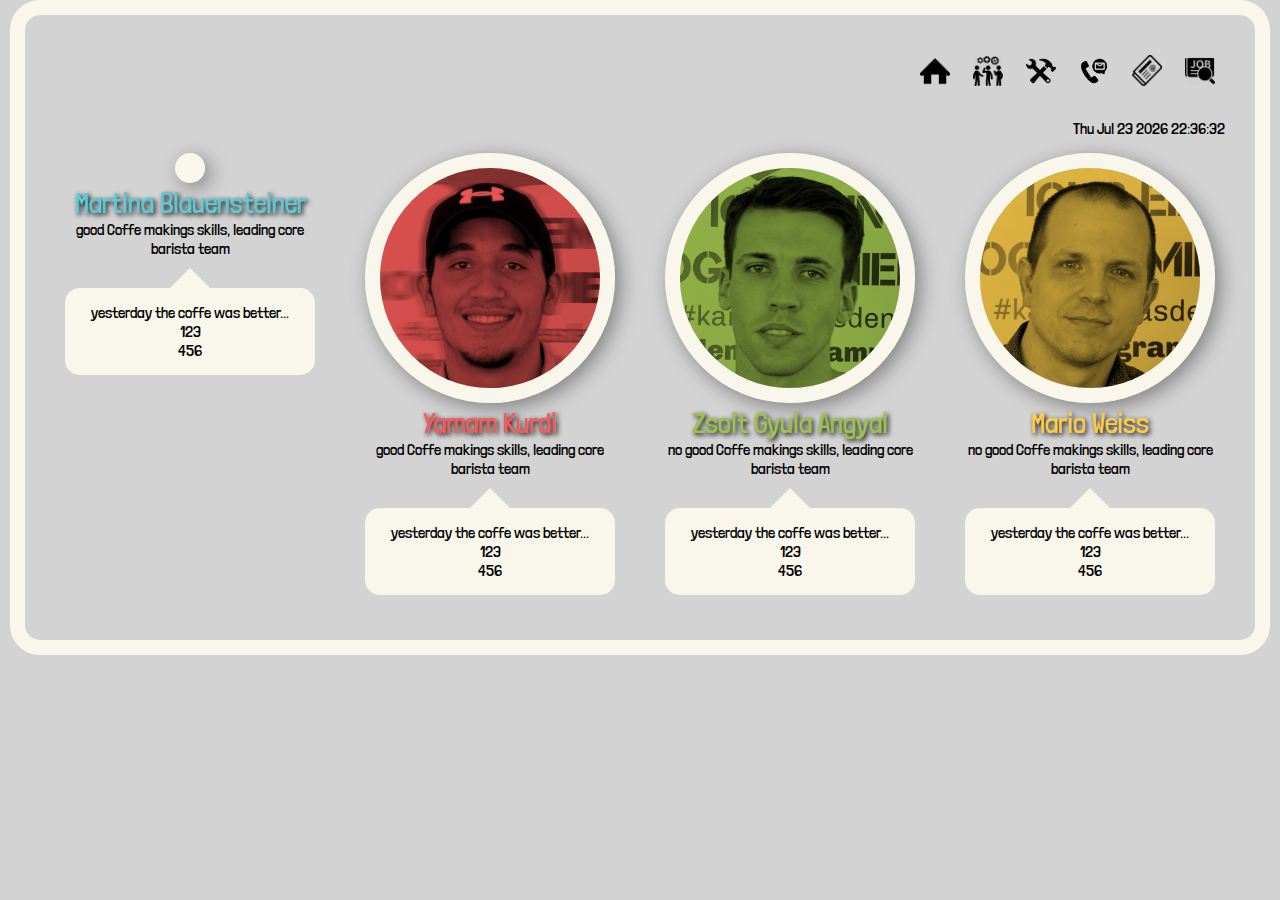
==== index.html @ 7e65d126 "start design landing page" ====
<!DOCTYPE html>
<html>
<head>
	<title>out team</title>
	<link rel="stylesheet" type="text/css" href="css/styles.css">
	<script src="js/main.js" charset="utf-8" async defer></script>
</head>
<body>
	<header>
		<div>
			<img id="logo" src="https://via.placeholder.com/350x150" alt="">
		</div>
		<div>
			<div>
				<img src="img/home.png" alt="home">
				<img src="img/team.png" alt="">
				<img src="img/services.png" alt="">
				<img src="img/contact.png" alt="">
				<img src="img/news.png" alt="">
				<img src="img/jobs.png" alt="">
			</div>
			<br>
			<p id="time"></p>
		</div>	
	</header>
	<main>
		<div class="team_m">
			<div class="team">
				<img src="img/Martina1.png" id="Martina" alt="">
				<div class="overlay">
					<img src="img/Martina.png">
				</div>
				<h1 class="blue">
					Martina Blauensteiner
				</h1>
				<p>
					good Coffe makings skills, leading core barista team
				</p>	
				<div class="team_info">
					yesterday the coffe was better...
					<p>123</p>
					<p>456</p>
				</div>
			</div>
		</div>
		<div class="team_m">
			<div class="team">
				<img class="team_m" src="img/yamam1.png" id="Martina" alt="">
				<div class="overlay">
					<img src="img/yamam.png">
				</div>
				<h1 class="red">
					Yamam Kurdi
				</h1>
				<p>
					good Coffe makings skills, leading core barista team
				</p>	
				<div class="team_info">
					yesterday the coffe was better...
					<p>123</p>
					<p>456</p>
				</div>
			</div>
		</div>
		<div class="team_m">
			<div class="team">
				<img class="team_m" src="img/zsolt1.png" id="Martina" alt="">
				<div class="overlay">
					<img src="img/zsolt.png">
				</div>
				<h1 class="green">
					Zsolt Gyula Angyal
				</h1>
				<p>
					no good Coffe makings skills, leading core barista team
				</p>	
				<div class="team_info">
					yesterday the coffe was better...
					<p>123</p>
					<p>456</p>
				</div>
			</div>
		</div>
			<div class="team_m">
				<div class="team">
					<img class="team_m" src="img/mario1.png" id="Martina" alt="">
					<div class="overlay">
						<img src="img/mario.png">
					</div>
					<h1 class="yellow">
						Mario Weiss
					</h1>
					<p>
						no good Coffe makings skills, leading core barista team
					</p>	
					<div class="team_info">
						yesterday the coffe was better...
						<p>123</p>
						<p>456</p>
					</div>
			</div>
		
		

		
	</main>
	
</body>
</html>
---- css/styles.css ----
@import url("https://fonts.googleapis.com/css?family=Londrina+Solid:100,300,400");
* {
  margin: 0;
  padding: 0; }

body {
  background-color: lightgrey;
  transition: 0.5s;
  max-width: 1200px;
  margin: auto;
  font-family: "Londrina Solid";
  font-weight: 300;
  border: 15px solid #F9F7EB;
  border-radius: 30px;
  padding: 15px; }

header {
  padding: 15px;
  display: flex;
  justify-content: space-between;
  align-items: flex-end;
  text-align: right; }
  header img:not(#logo) {
    width: 30px;
    padding: 10px; }

main {
  display: flex;
  flex-wrap: wrap;
  justify-content: space-around;
  text-align: center; }
  main img {
    width: 220px;
    border-radius: 400px;
    border: 15px solid #F9F7EB;
    box-shadow: 5px 5px 20px gray; }
  main .team {
    position: relative;
    display: block;
    width: 250px; }
  main .overlay > img:hover {
    opacity: 1;
    transition: 0.5s;
    box-shadow: 10px 10px 20px gray; }
  main .overlay > img {
    position: absolute;
    transition: 5s;
    top: 0;
    left: 0;
    opacity: 0; }

h1 {
  font-weight: 300;
  font-size: 28px; }

.blue {
  color: #5DC9D5;
  text-shadow: 2px 2px 5px black; }

.red {
  color: #F65B59;
  text-shadow: 2px 2px 5px black; }

.green {
  color: #9EC14D;
  text-shadow: 2px 2px 5px black; }

.yellow {
  color: #FBCC4A;
  text-shadow: 2px 2px 5px black; }

.team_info {
  width: 220px;
  position: relative;
  background: #F9F7EB;
  border-radius: 15px;
  margin: auto;
  margin-top: 30px;
  margin-bottom: 30px;
  padding: 15px; }

.team_info:after {
  bottom: 100%;
  left: 50%;
  border: solid transparent;
  content: "";
  height: 0;
  width: 0;
  position: absolute;
  pointer-events: none;
  border-bottom-color: #F9F7EB;
  border-width: 20px;
  margin-left: -20px; }

/*# sourceMappingURL=styles.css.map */
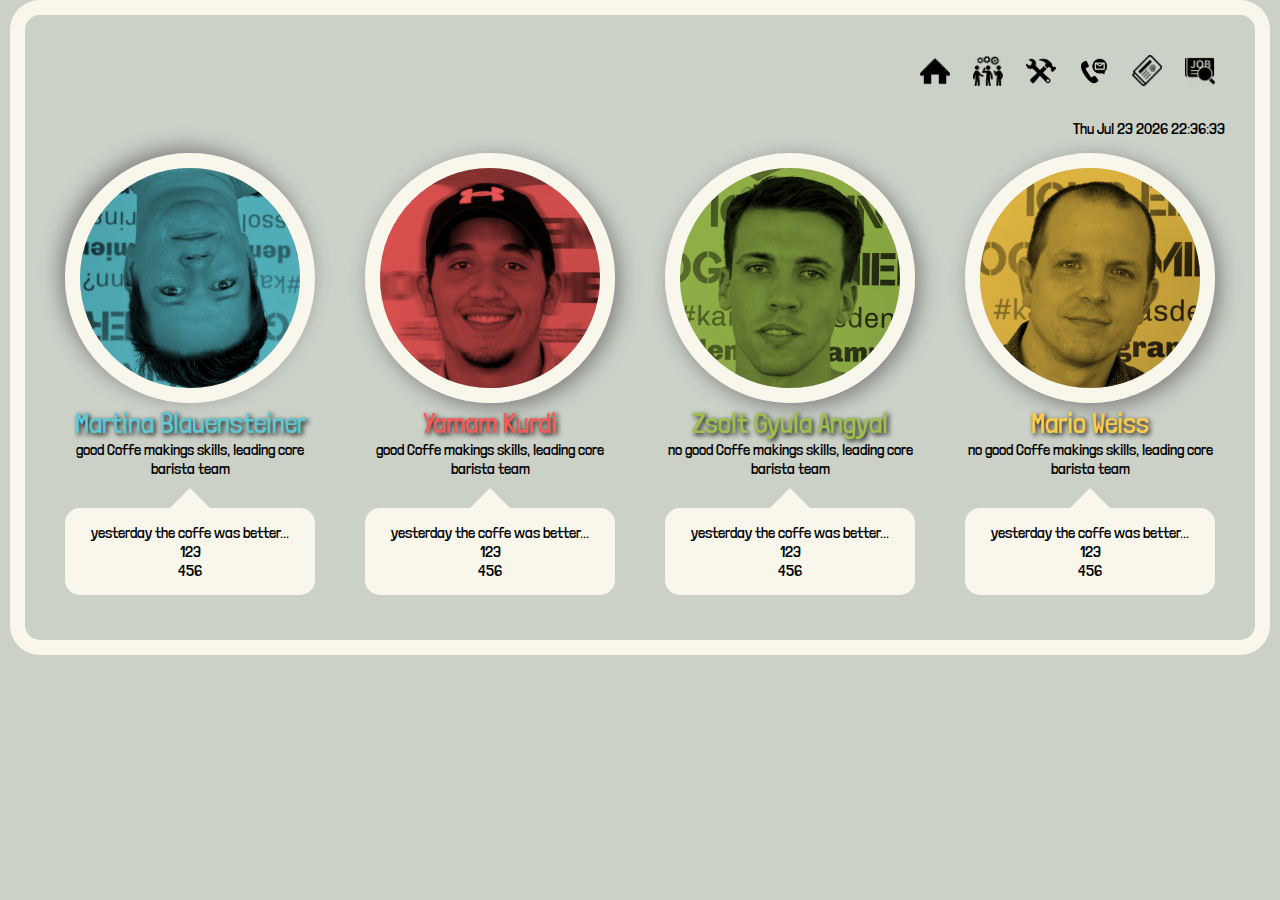
==== commit 50582b83: "add rotation effect" ====
--- a/index.html
+++ b/index.html
@@ -26,9 +26,9 @@
 	<main>
 		<div class="team_m">
 			<div class="team">
-				<img src="img/Martina1.png" id="Martina" alt="">
+				<img src="img/martina1.png" id="martina1" alt="">
 				<div class="overlay">
-					<img src="img/Martina.png">
+					<img id="martina" src="img/martina.png">
 				</div>
 				<h1 class="blue">
 					Martina Blauensteiner
--- a/css/styles.css
+++ b/css/styles.css
@@ -4,7 +4,7 @@
   padding: 0; }
 
 body {
-  background-color: lightgrey;
+  background-color: #CBD1C7;
   transition: 0.5s;
   max-width: 1200px;
   margin: auto;
@@ -18,7 +18,7 @@
   padding: 15px;
   display: flex;
   justify-content: space-between;
-  align-items: flex-end;
+  align-items: center;
   text-align: right; }
   header img:not(#logo) {
     width: 30px;
@@ -31,9 +31,9 @@
   text-align: center; }
   main img {
     width: 220px;
-    border-radius: 400px;
+    border-radius: 220px;
     border: 15px solid #F9F7EB;
-    box-shadow: 5px 5px 20px gray; }
+    box-shadow: 5px 5px 20px grey; }
   main .team {
     position: relative;
     display: block;
@@ -41,7 +41,7 @@
   main .overlay > img:hover {
     opacity: 1;
     transition: 0.5s;
-    box-shadow: 10px 10px 20px gray; }
+    box-shadow: 10px 10px 20px grey; }
   main .overlay > img {
     position: absolute;
     transition: 5s;
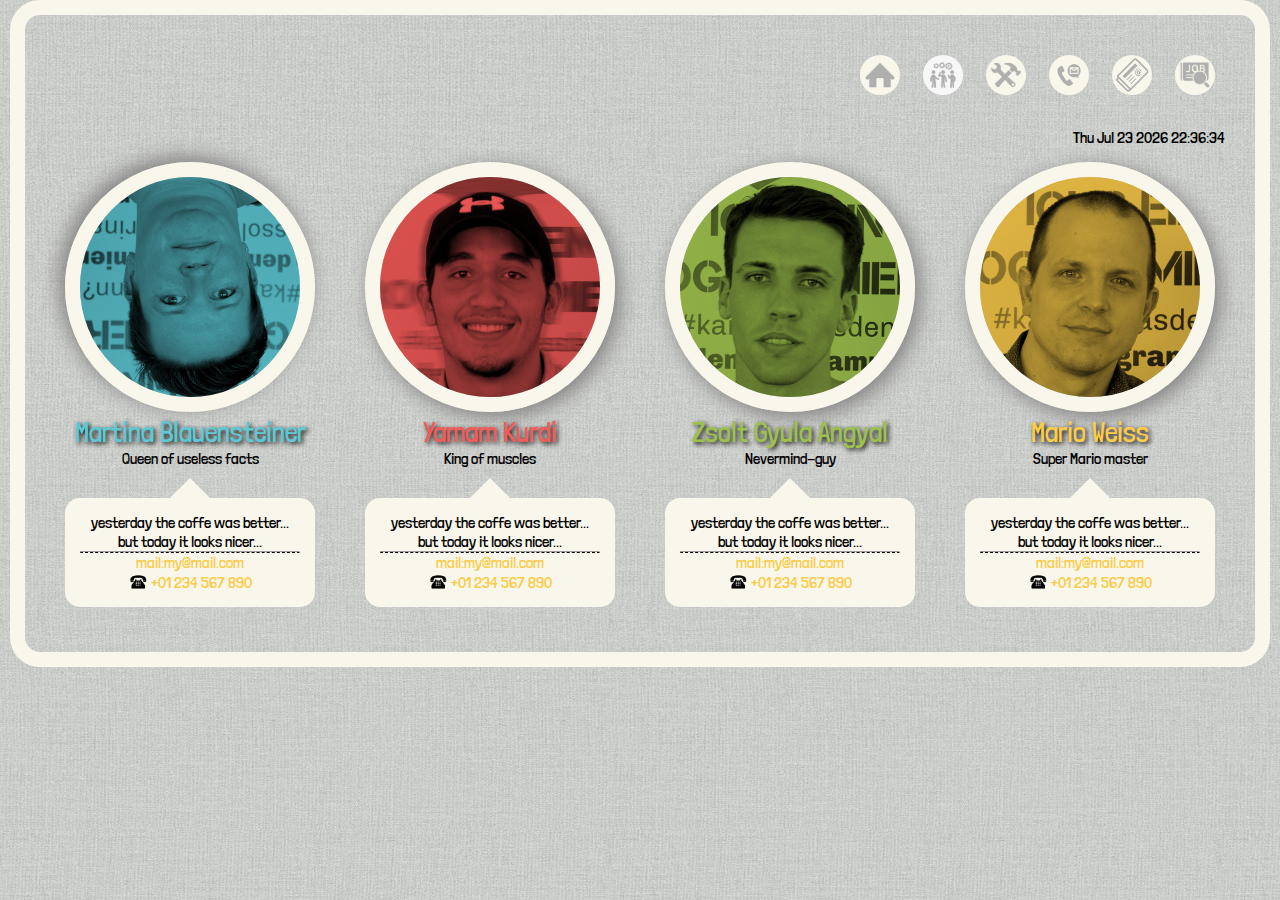
==== commit 6c9459eb: "work on main content on mail page" ====
--- a/index.html
+++ b/index.html
@@ -12,93 +12,118 @@
 		</div>
 		<div>
 			<div>
-				<img src="img/home.png" alt="home">
-				<img src="img/team.png" alt="">
-				<img src="img/services.png" alt="">
-				<img src="img/contact.png" alt="">
-				<img src="img/news.png" alt="">
-				<img src="img/jobs.png" alt="">
+				<img src="img/home1.png" alt="home">
+				<img src="img/team1.png" alt="">
+				<img src="img/services1.png" alt="">
+				<img src="img/contact1.png" alt="">
+				<img src="img/news1.png" alt="">
+				<img src="img/jobs1.png" alt="">
 			</div>
 			<br>
 			<p id="time"></p>
 		</div>	
 	</header>
 	<main>
-		<div class="team_m">
-			<div class="team">
-				<img src="img/martina1.png" id="martina1" alt="">
-				<div class="overlay">
-					<img id="martina" src="img/martina.png">
-				</div>
-				<h1 class="blue">
-					Martina Blauensteiner
-				</h1>
-				<p>
-					good Coffe makings skills, leading core barista team
-				</p>	
-				<div class="team_info">
-					yesterday the coffe was better...
-					<p>123</p>
-					<p>456</p>
+		<div class="team">
+			<img src="img/martina1.png" id="martina1" alt="">
+			<div class="overlay">
+				<img id="martina" src="img/martina.png">
+			</div>
+			<h1 class="blue">
+				Martina Blauensteiner
+			</h1>
+			<p>
+				Queen of useless facts
+			</p>	
+			<div class="team_info">
+				yesterday the coffe was better...<br>
+				but today it looks nicer...
+				<hr>
+				<div class="yellow_1">
+					<div>
+						mail: <a href="mailto:my@mail.com">my@mail.com</a>
+					</div>
+					<div>
+						<img src="img/telephone.png" alt="">&nbsp;+01 234 567 890
+					</div>
 				</div>
 			</div>
 		</div>
-		<div class="team_m">
-			<div class="team">
-				<img class="team_m" src="img/yamam1.png" id="Martina" alt="">
-				<div class="overlay">
-					<img src="img/yamam.png">
-				</div>
-				<h1 class="red">
-					Yamam Kurdi
-				</h1>
-				<p>
-					good Coffe makings skills, leading core barista team
-				</p>	
-				<div class="team_info">
-					yesterday the coffe was better...
-					<p>123</p>
-					<p>456</p>
+		<div class="team">
+			<img class="team_m" src="img/yamam1.png" id="Martina" alt="">
+			<div class="overlay">
+				<img src="img/yamam.png">
+			</div>
+			<h1 class="red">
+				Yamam Kurdi
+			</h1>
+			<p>
+				King of muscles
+			</p>	
+			<div class="team_info">
+				yesterday the coffe was better...<br>
+				but today it looks nicer...
+				<hr>
+				<div class="yellow_1">
+					<div>
+						mail: <a href="mailto:my@mail.com">my@mail.com</a>
+					</div>
+					<div>
+						<img src="img/telephone.png" alt="">&nbsp;+01 234 567 890
+					</div>
 				</div>
 			</div>
 		</div>
-		<div class="team_m">
-			<div class="team">
-				<img class="team_m" src="img/zsolt1.png" id="Martina" alt="">
-				<div class="overlay">
-					<img src="img/zsolt.png">
-				</div>
-				<h1 class="green">
-					Zsolt Gyula Angyal
-				</h1>
-				<p>
-					no good Coffe makings skills, leading core barista team
-				</p>	
-				<div class="team_info">
-					yesterday the coffe was better...
-					<p>123</p>
-					<p>456</p>
+		<div class="team">
+			<img class="team_m" src="img/zsolt1.png" id="Martina" alt="">
+			<div class="overlay">
+				<img src="img/zsolt.png">
+			</div>
+			<h1 class="green">
+				Zsolt Gyula Angyal
+			</h1>
+			<p>
+				Nevermind-guy
+			</p>	
+			<div class="team_info">
+				yesterday the coffe was better...<br>
+				but today it looks nicer...
+				<hr>
+				<div class="yellow_1">
+					<div>
+						mail: <a href="mailto:my@mail.com">my@mail.com</a>
+					</div>
+					<div>
+						<img src="img/telephone.png" alt="">&nbsp;+01 234 567 890
+					</div>
 				</div>
 			</div>
 		</div>
-			<div class="team_m">
-				<div class="team">
-					<img class="team_m" src="img/mario1.png" id="Martina" alt="">
-					<div class="overlay">
-						<img src="img/mario.png">
+		<div class="team">
+			<img class="team_m" src="img/mario1.png" id="Martina" alt="">
+			<div class="overlay">
+				<img src="img/mario.png">
+			</div>
+			<h1 class="yellow">
+				Mario Weiss
+			</h1>
+			<p>
+				Super Mario master
+			</p>	
+			<div class="team_info">
+				yesterday the coffe was better...<br>
+				but today it looks nicer...
+				<hr>
+				<div class="yellow_1">
+					<div>
+						mail: <a href="mailto:my@mail.com">my@mail.com</a>
 					</div>
-					<h1 class="yellow">
-						Mario Weiss
-					</h1>
-					<p>
-						no good Coffe makings skills, leading core barista team
-					</p>	
-					<div class="team_info">
-						yesterday the coffe was better...
-						<p>123</p>
-						<p>456</p>
+					<div>
+						<img src="img/telephone.png" alt="">&nbsp;+01 234 567 890
 					</div>
+				</div>
 			</div>
+		</div>
 		
 		
 
--- a/css/styles.css
+++ b/css/styles.css
@@ -1,10 +1,15 @@
 @import url("https://fonts.googleapis.com/css?family=Londrina+Solid:100,300,400");
+@keyframes body_on {
+  0% {
+    opacity: 0; }
+  100% {
+    opacity: 1; } }
 * {
   margin: 0;
   padding: 0; }
 
 body {
-  background-color: #CBD1C7;
+  background: #CBD1C7 url("../img/bg.jpg") repeat;
   transition: 0.5s;
   max-width: 1200px;
   margin: auto;
@@ -12,7 +17,8 @@
   font-weight: 300;
   border: 15px solid #F9F7EB;
   border-radius: 30px;
-  padding: 15px; }
+  padding: 15px;
+  animation: body_on 1s; }
 
 header {
   padding: 15px;
@@ -21,33 +27,41 @@
   align-items: center;
   text-align: right; }
   header img:not(#logo) {
-    width: 30px;
-    padding: 10px; }
+    width: 40px;
+    padding: 10px;
+    border-radius: 40px; }
 
 main {
   display: flex;
   flex-wrap: wrap;
   justify-content: space-around;
   text-align: center; }
-  main img {
-    width: 220px;
-    border-radius: 220px;
-    border: 15px solid #F9F7EB;
-    box-shadow: 5px 5px 20px grey; }
   main .team {
     position: relative;
     display: block;
     width: 250px; }
+    main .team > img {
+      width: 220px;
+      border-radius: 220px;
+      border: 15px solid #F9F7EB;
+      box-shadow: 5px 5px 20px grey; }
   main .overlay > img:hover {
     opacity: 1;
     transition: 0.5s;
     box-shadow: 10px 10px 20px grey; }
   main .overlay > img {
     position: absolute;
+    width: 220px;
+    border-radius: 220px;
+    border: 15px solid #F9F7EB;
+    box-shadow: 5px 5px 20px grey;
     transition: 5s;
     top: 0;
     left: 0;
     opacity: 0; }
+
+hr {
+  border-bottom: 1px dashed black; }
 
 h1 {
   font-weight: 300;
@@ -57,17 +71,41 @@
   color: #5DC9D5;
   text-shadow: 2px 2px 5px black; }
 
+.blue_1 {
+  color: #5DC9D5; }
+  .blue_1 a {
+    text-decoration: none;
+    color: inherit; }
+
 .red {
   color: #F65B59;
   text-shadow: 2px 2px 5px black; }
+
+.red_1 {
+  color: #F65B59; }
+  .red_1 a {
+    text-decoration: none;
+    color: inherit; }
 
 .green {
   color: #9EC14D;
   text-shadow: 2px 2px 5px black; }
 
+.green_1 {
+  color: #9EC14D; }
+  .green_1 a {
+    text-decoration: none;
+    color: inherit; }
+
 .yellow {
   color: #FBCC4A;
   text-shadow: 2px 2px 5px black; }
+
+.yellow_1 {
+  color: #FBCC4A; }
+  .yellow_1 a {
+    text-decoration: none;
+    color: inherit; }
 
 .team_info {
   width: 220px;
@@ -78,12 +116,18 @@
   margin-top: 30px;
   margin-bottom: 30px;
   padding: 15px; }
+  .team_info div div {
+    display: flex;
+    align-items: center;
+    justify-content: center; }
+  .team_info img {
+    width: 20px; }
 
 .team_info:after {
   bottom: 100%;
   left: 50%;
   border: solid transparent;
-  content: "";
+  content: " ";
   height: 0;
   width: 0;
   position: absolute;
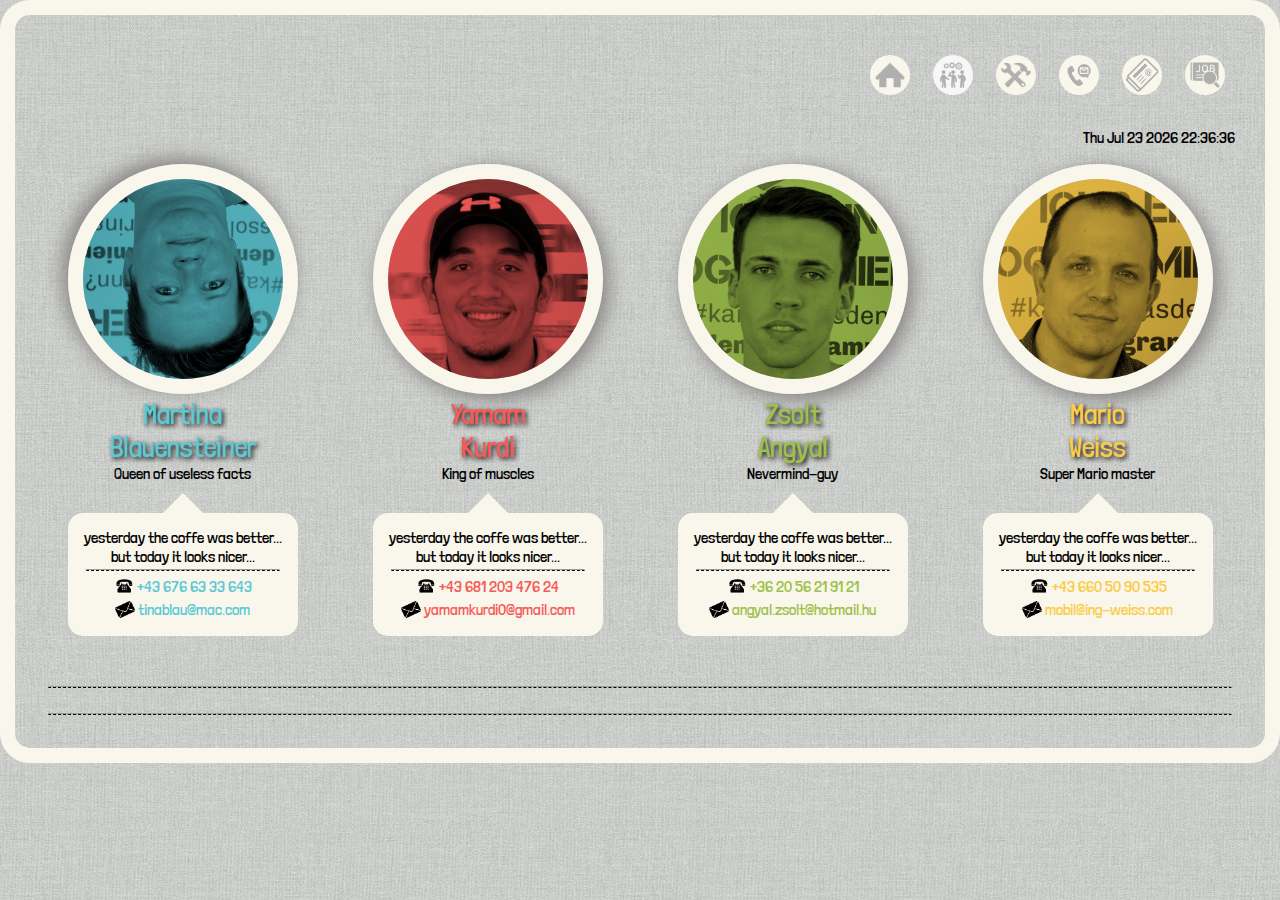
==== commit 48fdd276: "add animation to main page" ====
--- a/index.html
+++ b/index.html
@@ -2,6 +2,8 @@
 <html>
 <head>
 	<title>out team</title>
+	<meta name="viewport" content="width=device-width, initial-scale=1.0">
+	<meta charset="utf-8">
 	<link rel="stylesheet" type="text/css" href="css/styles.css">
 	<script src="js/main.js" charset="utf-8" async defer></script>
 </head>
@@ -30,7 +32,7 @@
 				<img id="martina" src="img/martina.png">
 			</div>
 			<h1 class="blue">
-				Martina Blauensteiner
+				Martina<br>Blauensteiner
 			</h1>
 			<p>
 				Queen of useless facts
@@ -39,23 +41,24 @@
 				yesterday the coffe was better...<br>
 				but today it looks nicer...
 				<hr>
-				<div class="yellow_1">
+				<div class="blue_1">
 					<div>
-						mail: <a href="mailto:my@mail.com">my@mail.com</a>
+						<img src="img/telephone.png" alt="">&nbsp;+43 676 63 33 643
 					</div>
 					<div>
-						<img src="img/telephone.png" alt="">&nbsp;+01 234 567 890
+						<img src="img/mail.png" alt=""><a href="mailto:tinablau@mac.com">&nbsp;tinablau@mac.com</a>
 					</div>
+					
 				</div>
 			</div>
 		</div>
 		<div class="team">
-			<img class="team_m" src="img/yamam1.png" id="Martina" alt="">
+			<img class="team_m" src="img/yamam1.png"  alt="">
 			<div class="overlay">
 				<img src="img/yamam.png">
 			</div>
 			<h1 class="red">
-				Yamam Kurdi
+				Yamam<br>Kurdi
 			</h1>
 			<p>
 				King of muscles
@@ -64,23 +67,24 @@
 				yesterday the coffe was better...<br>
 				but today it looks nicer...
 				<hr>
-				<div class="yellow_1">
+				<div class="red_1">
 					<div>
-						mail: <a href="mailto:my@mail.com">my@mail.com</a>
+						<img src="img/telephone.png" alt="">&nbsp;+43 681 203 476 24 
 					</div>
 					<div>
-						<img src="img/telephone.png" alt="">&nbsp;+01 234 567 890
+						<img src="img/mail.png" alt=""><a href="mailto:yamamkurdi0@gmail.com">&nbsp;yamamkurdi0@gmail.com</a>
 					</div>
+					
 				</div>
 			</div>
 		</div>
 		<div class="team">
-			<img class="team_m" src="img/zsolt1.png" id="Martina" alt="">
+			<img class="team_m" src="img/zsolt1.png" alt="">
 			<div class="overlay">
 				<img src="img/zsolt.png">
 			</div>
 			<h1 class="green">
-				Zsolt Gyula Angyal
+				Zsolt<br>Angyal
 			</h1>
 			<p>
 				Nevermind-guy
@@ -89,23 +93,24 @@
 				yesterday the coffe was better...<br>
 				but today it looks nicer...
 				<hr>
-				<div class="yellow_1">
+				<div class="green_1">
 					<div>
-						mail: <a href="mailto:my@mail.com">my@mail.com</a>
+						<img src="img/telephone.png" alt="">&nbsp;+36 20 56 21 91 21
 					</div>
 					<div>
-						<img src="img/telephone.png" alt="">&nbsp;+01 234 567 890
+						<img src="img/mail.png" alt=""><a href="mailto:my@mail.com">&nbsp;angyal.zsolt@hotmail.hu</a>
 					</div>
+					
 				</div>
 			</div>
 		</div>
 		<div class="team">
-			<img class="team_m" src="img/mario1.png" id="Martina" alt="">
+			<img class="team_m" src="img/mario1.png" alt="">
 			<div class="overlay">
 				<img src="img/mario.png">
 			</div>
 			<h1 class="yellow">
-				Mario Weiss
+				Mario<br>Weiss
 			</h1>
 			<p>
 				Super Mario master
@@ -115,20 +120,24 @@
 				but today it looks nicer...
 				<hr>
 				<div class="yellow_1">
+					
 					<div>
-						mail: <a href="mailto:my@mail.com">my@mail.com</a>
+						<img src="img/telephone.png" alt="">&nbsp;+43 660 50 90 535
 					</div>
 					<div>
-						<img src="img/telephone.png" alt="">&nbsp;+01 234 567 890
+						<img src="img/mail.png" alt=""><a href="mailto:mobile@ing-weiss.com">&nbsp;mobil@ing-weiss.com</a>
 					</div>
 				</div>
 			</div>
 		</div>
-		
-		
-
-		
 	</main>
+	<footer>
+		<hr>
+		<span id="anim_text">
+			
+		</span>
+		<hr>
+	</footer>
 	
 </body>
 </html>--- a/css/styles.css
+++ b/css/styles.css
@@ -1,17 +1,37 @@
 @import url("https://fonts.googleapis.com/css?family=Londrina+Solid:100,300,400");
 @keyframes body_on {
+  from {
+    opacity: 0; }
+  to {
+    opacity: 1; } }
+@keyframes text_anim {
   0% {
     opacity: 0; }
+  10% {
+    padding-left: 200px;
+    opacity: 0; }
+  25% {
+    padding-left: 0px;
+    padding-right: 0px;
+    opacity: 1; }
+  75% {
+    padding-left: 0px;
+    padding-right: 0px;
+    opacity: 1; }
+  90% {
+    padding-right: 0px;
+    opacity: 1; }
   100% {
-    opacity: 1; } }
+    opacity: 0;
+    padding-right: 200px; } }
 * {
   margin: 0;
   padding: 0; }
 
 body {
   background: #CBD1C7 url("../img/bg.jpg") repeat;
-  transition: 0.5s;
-  max-width: 1200px;
+  transition: all 0.5s;
+  max-width: 1650px;
   margin: auto;
   font-family: "Londrina Solid";
   font-weight: 300;
@@ -37,22 +57,24 @@
   justify-content: space-around;
   text-align: center; }
   main .team {
+    margin: 2px;
     position: relative;
     display: block;
-    width: 250px; }
+    width: 230px; }
     main .team > img {
-      width: 220px;
-      border-radius: 220px;
+      width: 200px;
+      border-radius: 200px;
       border: 15px solid #F9F7EB;
-      box-shadow: 5px 5px 20px grey; }
+      box-shadow: 5px 5px 20px grey;
+      transition: all 0.5s; }
   main .overlay > img:hover {
     opacity: 1;
-    transition: 0.5s;
+    transition: all 0.5s;
     box-shadow: 10px 10px 20px grey; }
   main .overlay > img {
     position: absolute;
-    width: 220px;
-    border-radius: 220px;
+    width: 200px;
+    border-radius: 200px;
     border: 15px solid #F9F7EB;
     box-shadow: 5px 5px 20px grey;
     transition: 5s;
@@ -61,7 +83,8 @@
     opacity: 0; }
 
 hr {
-  border-bottom: 1px dashed black; }
+  border-bottom: 1px dashed black;
+  margin: 3px; }
 
 h1 {
   font-weight: 300;
@@ -108,7 +131,7 @@
     color: inherit; }
 
 .team_info {
-  width: 220px;
+  width: 200px;
   position: relative;
   background: #F9F7EB;
   border-radius: 15px;
@@ -119,7 +142,8 @@
   .team_info div div {
     display: flex;
     align-items: center;
-    justify-content: center; }
+    justify-content: center;
+    padding: 2px; }
   .team_info img {
     width: 20px; }
 
@@ -136,4 +160,38 @@
   border-width: 20px;
   margin-left: -20px; }
 
+footer {
+  padding: 15px;
+  text-align: center; }
+  footer span {
+    padding: 15px;
+    opacity: 0;
+    animation: text_anim 8s infinite; }
+
+@media screen and (max-width: 600px) {
+  header {
+    padding: 5px;
+    display: block;
+    text-align: center; }
+
+  main .team {
+    width: 110px; }
+    main .team > img {
+      width: 100px;
+      border-radius: 100px;
+      border: 5px solid #F9F7EB; }
+
+  main .overlay > img {
+    width: 100px;
+    border-radius: 100px;
+    border: 5px solid #F9F7EB; }
+
+  .team_info {
+    width: 100px;
+    font-size: 1.7vw;
+    padding: 5px; }
+
+  footer {
+    padding: 5px; } }
+
 /*# sourceMappingURL=styles.css.map */
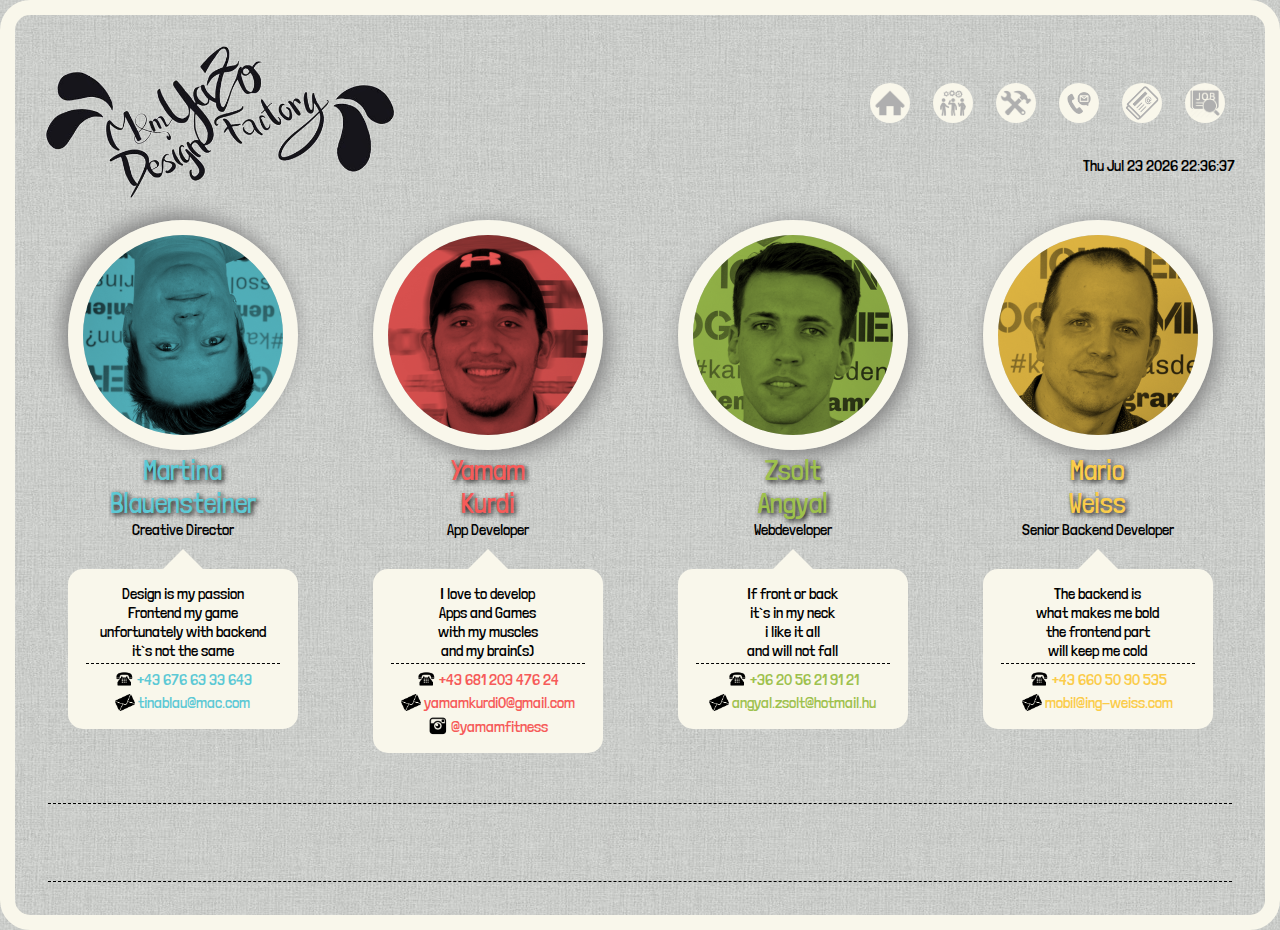
==== commit bbdc461e: "remove unneccesary files" ====
--- a/index.html
+++ b/index.html
@@ -6,17 +6,18 @@
 	<meta charset="utf-8">
 	<link rel="stylesheet" type="text/css" href="css/styles.css">
 	<script src="js/main.js" charset="utf-8" async defer></script>
+	<script src="js/all.js" charset="utf-8" async defer></script>
 </head>
 <body>
 	<header>
 		<div>
-			<img id="logo" src="https://via.placeholder.com/350x150" alt="">
+			<img id="logo" src="img/logo.png" alt="">
 		</div>
 		<div>
 			<div>
 				<img src="img/home1.png" alt="home">
-				<img src="img/team1.png" alt="">
-				<img src="img/services1.png" alt="">
+				<a href="projects.html" title="projects"><img src="img/team1.png" alt=""></a>
+				<a href="service.html" title=""><img src="img/services1.png" alt=""></a>
 				<img src="img/contact1.png" alt="">
 				<img src="img/news1.png" alt="">
 				<img src="img/jobs1.png" alt="">
@@ -27,19 +28,23 @@
 	</header>
 	<main>
 		<div class="team">
-			<img src="img/martina1.png" id="martina1" alt="">
+			<a href="martina.html" title="Martina Blauensteiner"><img src="img/martina1.png" id="martina1" alt="">
 			<div class="overlay">
-				<img id="martina" src="img/martina.png">
+					<img id="martina" src="img/martina.png">
+				
 			</div>
+			</a>
 			<h1 class="blue">
 				Martina<br>Blauensteiner
 			</h1>
 			<p>
-				Queen of useless facts
+				Creative Director
 			</p>	
 			<div class="team_info">
-				yesterday the coffe was better...<br>
-				but today it looks nicer...
+				Design is my passion<br>
+				Frontend my game <br>
+				unfortunately with backend<br>
+				it`s not the same<br>
 				<hr>
 				<div class="blue_1">
 					<div>
@@ -53,20 +58,22 @@
 			</div>
 		</div>
 		<div class="team">
+			<a href="yamam.html" title="">
 			<img class="team_m" src="img/yamam1.png"  alt="">
 			<div class="overlay">
 				<img src="img/yamam.png">
-			</div>
+			</div></a>
 			<h1 class="red">
 				Yamam<br>Kurdi
 			</h1>
 			<p>
-				King of muscles
+				App Developer
 			</p>	
 			<div class="team_info">
-				yesterday the coffe was better...<br>
-				but today it looks nicer...
-				<hr>
+				I love to develop <br> Apps and Games <br>
+				with my muscles  <br>and my brain(s)<br>
+
+								<hr>
 				<div class="red_1">
 					<div>
 						<img src="img/telephone.png" alt="">&nbsp;+43 681 203 476 24 
@@ -74,24 +81,29 @@
 					<div>
 						<img src="img/mail.png" alt=""><a href="mailto:yamamkurdi0@gmail.com">&nbsp;yamamkurdi0@gmail.com</a>
 					</div>
+					<div>
+						<img src="img/instagram.png" alt=""><a href="https://www.instagram.com/yamamfitness/?hl=de">&nbsp;@yamamfitness</a>
+					</div>
 					
 				</div>
 			</div>
 		</div>
 		<div class="team">
-			<img class="team_m" src="img/zsolt1.png" alt="">
+			<a href="zsolt.html" title=""><img class="team_m" src="img/zsolt1.png" alt="">
 			<div class="overlay">
 				<img src="img/zsolt.png">
-			</div>
+			</div></a>
 			<h1 class="green">
 				Zsolt<br>Angyal
 			</h1>
 			<p>
-				Nevermind-guy
+				Webdeveloper
 			</p>	
 			<div class="team_info">
-				yesterday the coffe was better...<br>
-				but today it looks nicer...
+				If front or back <br>
+				it`s in my neck <br>
+				i like it all <br>
+				and will not fall
 				<hr>
 				<div class="green_1">
 					<div>
@@ -105,19 +117,21 @@
 			</div>
 		</div>
 		<div class="team">
-			<img class="team_m" src="img/mario1.png" alt="">
+			<a href="mario.html" title=""><img class="team_m" src="img/mario1.png" alt="">
 			<div class="overlay">
 				<img src="img/mario.png">
-			</div>
+			</div></a>
 			<h1 class="yellow">
 				Mario<br>Weiss
 			</h1>
 			<p>
-				Super Mario master
+				Senior Backend Developer
 			</p>	
 			<div class="team_info">
-				yesterday the coffe was better...<br>
-				but today it looks nicer...
+				The backend is<br>
+				what makes me bold<br>
+				the frontend part <br>
+				will keep me cold
 				<hr>
 				<div class="yellow_1">
 					
@@ -133,9 +147,8 @@
 	</main>
 	<footer>
 		<hr>
-		<span id="anim_text">
-			
-		</span>
+		<p id="anim_text">
+		</p>
 		<hr>
 	</footer>
 	
--- a/css/styles.css
+++ b/css/styles.css
@@ -6,23 +6,29 @@
     opacity: 1; } }
 @keyframes text_anim {
   0% {
-    opacity: 0; }
+    opacity: 0;
+    filter: alpha(opacity=0); }
   10% {
     padding-left: 200px;
-    opacity: 0; }
-  25% {
+    opacity: 0;
+    filter: alpha(opacity=0); }
+  30% {
     padding-left: 0px;
     padding-right: 0px;
-    opacity: 1; }
-  75% {
+    opacity: 1;
+    filter: alpha(opacity=100); }
+  70% {
     padding-left: 0px;
     padding-right: 0px;
-    opacity: 1; }
+    opacity: 1;
+    filter: alpha(opacity=100); }
   90% {
     padding-right: 0px;
-    opacity: 1; }
+    opacity: 1;
+    filter: alpha(opacity=100); }
   100% {
     opacity: 0;
+    filter: alpha(opacity=0);
     padding-right: 200px; } }
 * {
   margin: 0;
@@ -31,14 +37,14 @@
 body {
   background: #CBD1C7 url("../img/bg.jpg") repeat;
   transition: all 0.5s;
-  max-width: 1650px;
+  max-width: 1280px;
   margin: auto;
   font-family: "Londrina Solid";
   font-weight: 300;
   border: 15px solid #F9F7EB;
   border-radius: 30px;
   padding: 15px;
-  animation: body_on 1s; }
+  animation: body_on 2s; }
 
 header {
   padding: 15px;
@@ -50,6 +56,8 @@
     width: 40px;
     padding: 10px;
     border-radius: 40px; }
+  header #logo {
+    width: 350px; }
 
 main {
   display: flex;
@@ -61,9 +69,9 @@
     position: relative;
     display: block;
     width: 230px; }
-    main .team > img {
+    main .team a > img {
       width: 200px;
-      border-radius: 200px;
+      border-radius: 100%;
       border: 15px solid #F9F7EB;
       box-shadow: 5px 5px 20px grey;
       transition: all 0.5s; }
@@ -82,8 +90,49 @@
     left: 0;
     opacity: 0; }
 
+.member {
+  width: 400px;
+  border-radius: 60px;
+  border: 0px solid #F9F7EB;
+  box-shadow: 15px 15px 30px grey; }
+
+.member_info {
+  width: 400px;
+  position: relative;
+  background: #F9F7EB;
+  border-radius: 15px;
+  margin-bottom: 30px;
+  padding: 15px;
+  text-align: left; }
+  .member_info h1 {
+    text-align: center; }
+  .member_info p {
+    font-size: 22px; }
+  .member_info ul {
+    margin-left: 20px; }
+  .member_info a {
+    text-decoration: none;
+    color: black; }
+  .member_info img {
+    width: 20px; }
+
+.member_info:after {
+  top: 10%;
+  right: 100%;
+  border: solid transparent;
+  content: "";
+  height: 0;
+  width: 0;
+  position: absolute;
+  pointer-events: none;
+  border-right-color: #F9F7EB;
+  border-width: 15px;
+  margin-left: -15px; }
+
 hr {
-  border-bottom: 1px dashed black;
+  border: none;
+  border-top: 1px dashed black;
+  height: 0;
   margin: 3px; }
 
 h1 {
@@ -163,20 +212,117 @@
 footer {
   padding: 15px;
   text-align: center; }
-  footer span {
-    padding: 15px;
-    opacity: 0;
-    animation: text_anim 8s infinite; }
+
+#anim_text {
+  padding: 15px;
+  opacity: 0;
+  animation: text_anim 8s infinite; }
+
+#jobtitle {
+  font-size: 50px; }
+
+.worklist {
+  display: flex;
+  flex-wrap: wrap;
+  justify-content: space-around; }
+
+.work {
+  margin: 20px;
+  padding: 20px;
+  max-width: 30%;
+  height: auto;
+  position: relative; }
+
+.work img {
+  width: 250px;
+  display: block;
+  max-width: 100%;
+  height: 100%;
+  border: 15px solid #F9F7EB;
+  border-radius: 60px;
+  box-shadow: 5px 5px 20px grey; }
+
+.work:hover .listover {
+  opacity: 0.9;
+  background: #CBD1C7 url("../img/bg.jpg") repeat; }
+
+.listover {
+  position: absolute;
+  top: 12px;
+  bottom: 0;
+  left: 0;
+  right: 0;
+  height: 100%;
+  width: 100%;
+  opacity: 0;
+  transition: 1s ease; }
+
+.text {
+  color: black;
+  font-size: 40px;
+  position: absolute;
+  top: 50%;
+  left: 50%;
+  transform: translate(-50%, -50%);
+  text-align: center; }
+
+.workdesc {
+  padding: 0 30px;
+  margin-top: 50px; }
+
+.row1 {
+  display: flex;
+  text-align: justify;
+  margin: 15px 0;
+  padding: 15px 0; }
+
+.row2 {
+  display: flex;
+  text-align: justify;
+  margin: 15px 0;
+  padding: 15px 0; }
+
+.row2 img {
+  width: 220px;
+  margin-left: 30px;
+  float: right;
+  max-width: 100%;
+  height: auto;
+  border: 15px solid #F9F7EB;
+  border-radius: 60px;
+  box-shadow: 5px 5px 20px grey; }
+
+.row2 p {
+  font-size: 20px;
+  padding-right: 10px;
+  line-height: 2; }
+
+.row1 img {
+  width: 220px;
+  margin-right: 30px;
+  float: left;
+  max-width: 100%;
+  height: auto;
+  border: 15px solid #F9F7EB;
+  border-radius: 60px;
+  box-shadow: 5px 5px 20px grey; }
+
+.row1 p {
+  font-size: 20px;
+  padding-left: 10px;
+  line-height: 2; }
 
 @media screen and (max-width: 600px) {
   header {
     padding: 5px;
     display: block;
     text-align: center; }
+    header #logo {
+      width: 80vw; }
 
   main .team {
     width: 110px; }
-    main .team > img {
+    main .team a > img {
       width: 100px;
       border-radius: 100px;
       border: 5px solid #F9F7EB; }
@@ -192,6 +338,34 @@
     padding: 5px; }
 
   footer {
-    padding: 5px; } }
+    padding: 5px;
+    font-size: 3vw; }
+
+  @keyframes text_anim {
+    0% {
+      opacity: 0;
+      filter: alpha(opacity=0); }
+    10% {
+      padding-left: 100px;
+      opacity: 0;
+      filter: alpha(opacity=0); }
+    25% {
+      padding-left: 0px;
+      padding-right: 0px;
+      opacity: 1;
+      filter: alpha(opacity=100); }
+    75% {
+      padding-left: 0px;
+      padding-right: 0px;
+      opacity: 1;
+      filter: alpha(opacity=100); }
+    90% {
+      padding-right: 0px;
+      opacity: 1;
+      filter: alpha(opacity=100); }
+    100% {
+      opacity: 0;
+      filter: alpha(opacity=0);
+      padding-right: 100px; } } }
 
 /*# sourceMappingURL=styles.css.map */
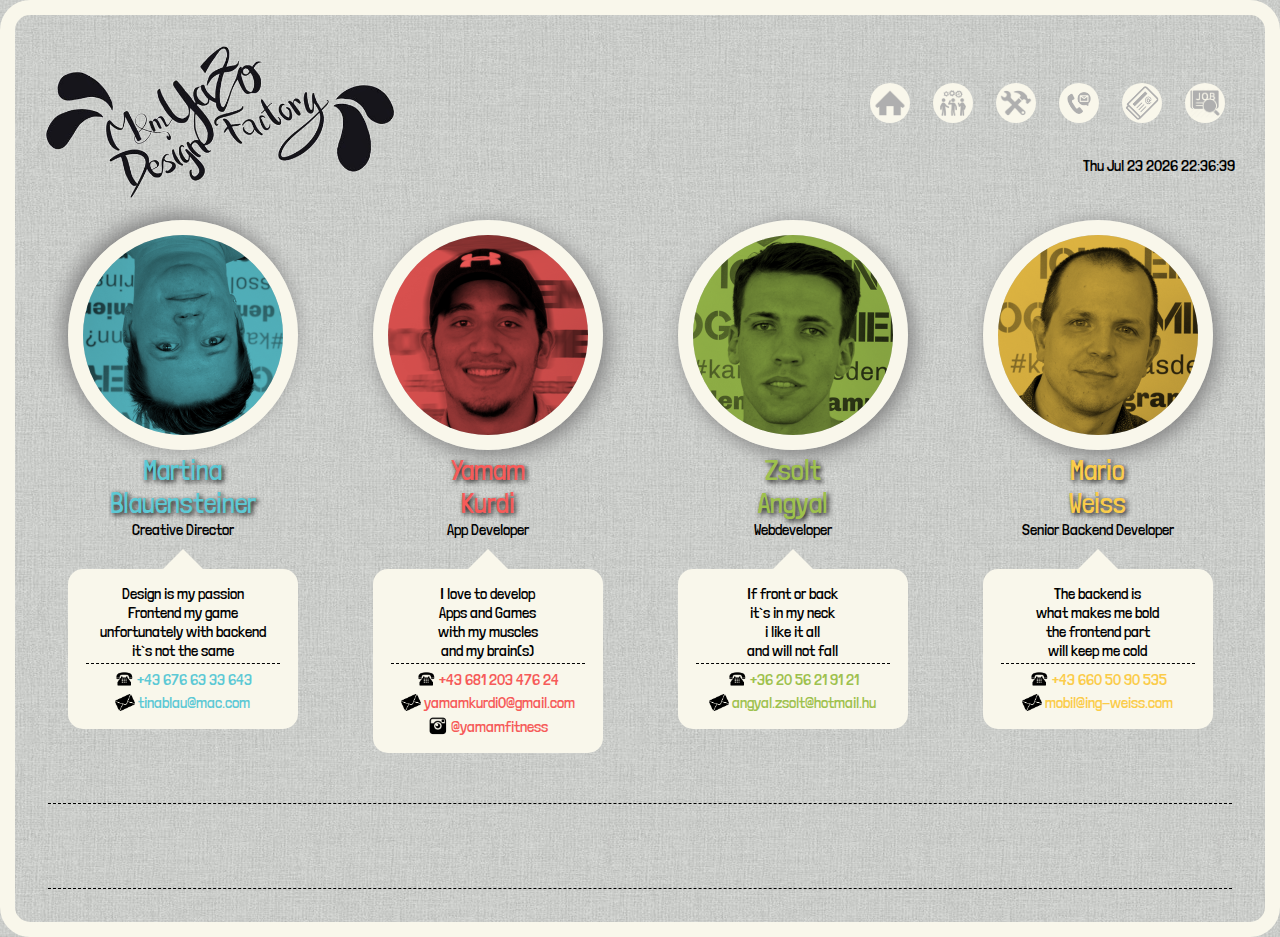
==== commit c3d1e633: "add pages, fix css add animation" ====
--- a/index.html
+++ b/index.html
@@ -5,13 +5,15 @@
 	<meta name="viewport" content="width=device-width, initial-scale=1.0">
 	<meta charset="utf-8">
 	<link rel="stylesheet" type="text/css" href="css/styles.css">
-	<script src="js/main.js" charset="utf-8" async defer></script>
-	<script src="js/all.js" charset="utf-8" async defer></script>
+	<script src="js/anim_text.json"></script>
+	<script src="js/main.js" async defer></script>
+	<script src="js/all.js" async defer></script>
+
 </head>
 <body>
 	<header>
 		<div>
-			<img id="logo" src="img/logo.png" alt="">
+			<a href="index.html" title=""><img id="logo" src="img/logo.png" alt=""></a>
 		</div>
 		<div>
 			<div>
--- a/css/styles.css
+++ b/css/styles.css
@@ -30,6 +30,29 @@
     opacity: 0;
     filter: alpha(opacity=0);
     padding-right: 200px; } }
+@keyframes shake {
+  0% {
+    transform: translate(1px, 1px) rotate(0deg); }
+  10% {
+    transform: translate(-1px, -2px) rotate(-1deg); }
+  20% {
+    transform: translate(-3px, 0px) rotate(1deg); }
+  30% {
+    transform: translate(3px, 2px) rotate(0deg); }
+  40% {
+    transform: translate(1px, -1px) rotate(1deg); }
+  50% {
+    transform: translate(-1px, 2px) rotate(-1deg); }
+  60% {
+    transform: translate(-3px, 1px) rotate(0deg); }
+  70% {
+    transform: translate(3px, 1px) rotate(-1deg); }
+  80% {
+    transform: translate(-1px, -1px) rotate(1deg); }
+  90% {
+    transform: translate(1px, 2px) rotate(0deg); }
+  100% {
+    transform: translate(1px, -2px) rotate(-1deg); } }
 * {
   margin: 0;
   padding: 0; }
@@ -58,6 +81,8 @@
     border-radius: 40px; }
   header #logo {
     width: 350px; }
+    header #logo:hover {
+      animation: shake 0.5s infinite; }
 
 main {
   display: flex;
@@ -102,6 +127,7 @@
   background: #F9F7EB;
   border-radius: 15px;
   margin-bottom: 30px;
+  margin-left: 15px;
   padding: 15px;
   text-align: left; }
   .member_info h1 {
@@ -113,8 +139,6 @@
   .member_info a {
     text-decoration: none;
     color: black; }
-  .member_info img {
-    width: 20px; }
 
 .member_info:after {
   top: 10%;
@@ -212,11 +236,56 @@
 footer {
   padding: 15px;
   text-align: center; }
+  footer h2 {
+    text-transform: uppercase;
+    font-size: 24px !important;
+    font-weight: 300 !important; }
 
 #anim_text {
   padding: 15px;
   opacity: 0;
   animation: text_anim 8s infinite; }
+
+.weeks img {
+  width: 20%;
+  filter: grayscale(90%); }
+  .weeks img:hover {
+    filter: grayscale(0%) !important;
+    transition: 0.5s; }
+
+#bars {
+  width: 80%;
+  margin-top: 20px; }
+
+.bar {
+  margin: 4px;
+  width: 100%;
+  height: 30px;
+  border: 1px solid #ddd;
+  border-radius: 5px;
+  overflow: hidden;
+  background: #F9F7EB; }
+
+.progress {
+  height: 22px;
+  border-radius: 5px;
+  font-size: 16px;
+  padding: 4px;
+  color: black;
+  transition: 2s;
+  text-align: left; }
+
+.blue_bar {
+  background: #5DC9D5; }
+
+.red_bar {
+  background: #F65B59; }
+
+.green_bar {
+  background: #9EC14D; }
+
+.yellow_bar {
+  background: #FBCC4A; }
 
 #jobtitle {
   font-size: 50px; }
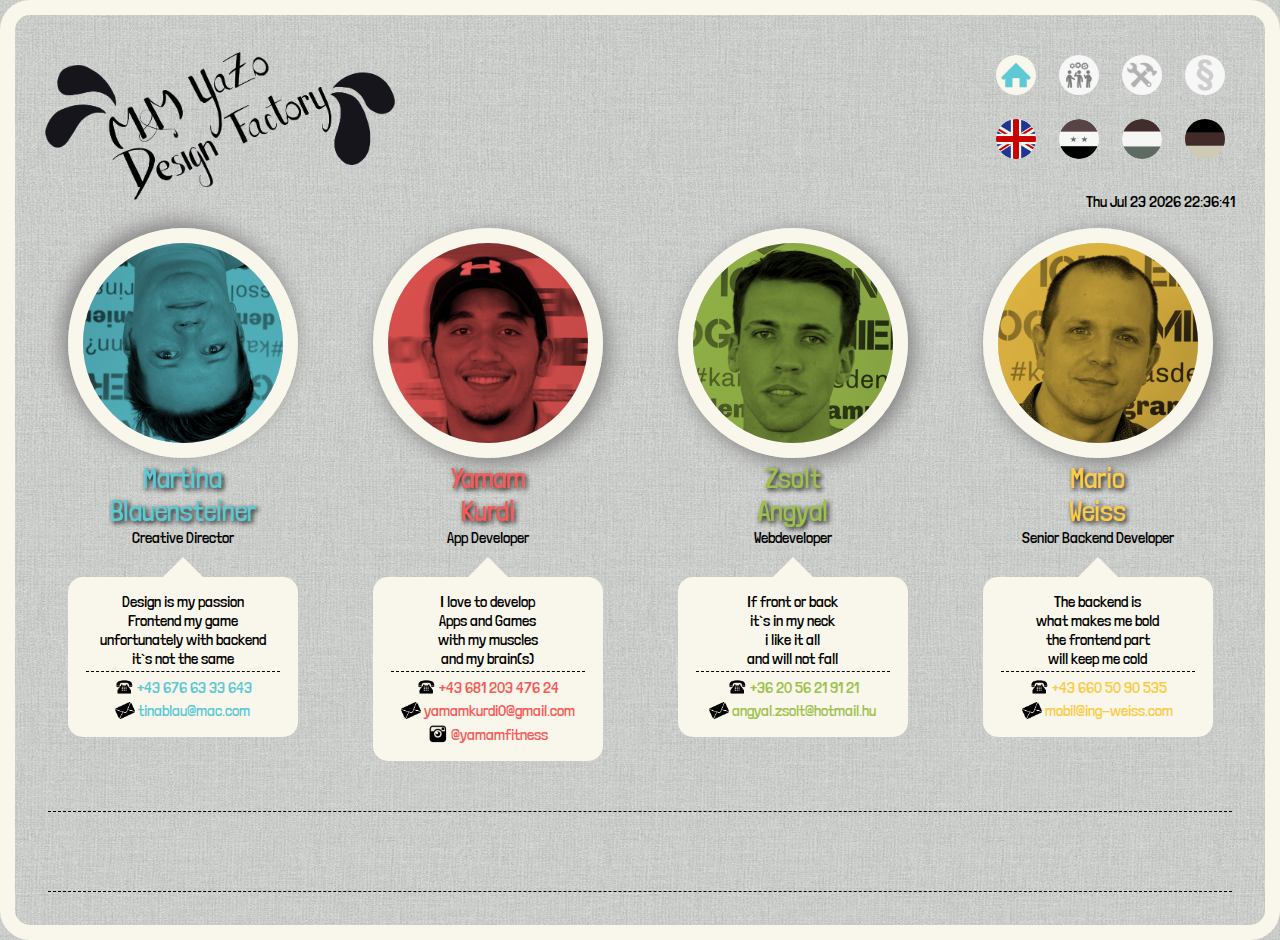
==== commit 0d6d7da3: "adjust title, lang. add nowrap to nav" ====
--- a/index.html
+++ b/index.html
@@ -1,28 +1,35 @@
 <!DOCTYPE html>
-<html>
+<html lang="en">
 <head>
-	<title>out team</title>
+	<title>M&M YaZo Design Factory</title>
 	<meta name="viewport" content="width=device-width, initial-scale=1.0">
 	<meta charset="utf-8">
 	<link rel="stylesheet" type="text/css" href="css/styles.css">
 	<script src="js/anim_text.json"></script>
 	<script src="js/main.js" async defer></script>
 	<script src="js/all.js" async defer></script>
-
 </head>
 <body>
 	<header>
 		<div>
-			<a href="index.html" title=""><img id="logo" src="img/logo.png" alt=""></a>
+			<a href="index.html" title=""><img id="logo" src="img/logo.gif" alt=""></a>
 		</div>
 		<div>
 			<div>
-				<img src="img/home1.png" alt="home">
-				<a href="projects.html" title="projects"><img src="img/team1.png" alt=""></a>
-				<a href="service.html" title=""><img src="img/services1.png" alt=""></a>
+				<img src="img/home3.png" alt="home">
+				<a href="projects.html" title="projects"><img class="navi" src="img/team3.png" alt=""></a>
+				<span class="nowrap">
+				<a href="service.html" title="our services"><img class="navi" src="img/services3.png" alt=""></a>
+				<!--
 				<img src="img/contact1.png" alt="">
-				<img src="img/news1.png" alt="">
-				<img src="img/jobs1.png" alt="">
+				<img src="img/news1.png" alt=""> 
+				-->
+				<a href="impressum.html" title="impressum"><img class="navi" src="img/impressum3.png" alt=""></a></span><br>
+				<img src="img/england.png" alt="">
+				<a href="index_ar.html" title="arabic"><img class="flag" src="img/syria.png" alt=""></a>
+				<span class="nowrap">
+				<a href="index_hu.html" title="hungarian"><img class="flag" src="img/hungary.png" alt=""></a>
+				<a href="index_de.html" title="german"><img class="flag" src="img/germany.png" alt=""></a></span>
 			</div>
 			<br>
 			<p id="time"></p>
--- a/css/styles.css
+++ b/css/styles.css
@@ -79,10 +79,22 @@
     width: 40px;
     padding: 10px;
     border-radius: 40px; }
+  header .navi {
+    filter: grayscale(100%);
+    transition: 0.5s; }
+    header .navi:hover {
+      filter: grayscale(0%); }
   header #logo {
     width: 350px; }
     header #logo:hover {
       animation: shake 0.5s infinite; }
+  header .flag {
+    filter: grayscale(90%);
+    transition: 0.5s; }
+    header .flag:hover {
+      filter: grayscale(0%); }
+  header .nowrap {
+    white-space: nowrap; }
 
 main {
   display: flex;
@@ -238,7 +250,7 @@
   text-align: center; }
   footer h2 {
     text-transform: uppercase;
-    font-size: 24px !important;
+    font-size: 20px !important;
     font-weight: 300 !important; }
 
 #anim_text {
@@ -381,34 +393,28 @@
   padding-left: 10px;
   line-height: 2; }
 
-@media screen and (max-width: 600px) {
-  header {
-    padding: 5px;
-    display: block;
-    text-align: center; }
-    header #logo {
-      width: 80vw; }
-
-  main .team {
-    width: 110px; }
-    main .team a > img {
-      width: 100px;
-      border-radius: 100px;
-      border: 5px solid #F9F7EB; }
-
-  main .overlay > img {
-    width: 100px;
-    border-radius: 100px;
-    border: 5px solid #F9F7EB; }
-
-  .team_info {
-    width: 100px;
-    font-size: 1.7vw;
-    padding: 5px; }
+@media screen and (max-width: 921px) {
+  .member_info {
+    margin: 20px 10px; }
+
+  .member_info:after {
+    top: -30px;
+    left: 50%;
+    border: solid transparent;
+    content: " ";
+    height: 0;
+    width: 0;
+    position: absolute;
+    pointer-events: none;
+    border-bottom-color: #F9F7EB;
+    border-width: 15px;
+    margin-left: -15px; }
 
   footer {
     padding: 5px;
-    font-size: 3vw; }
+    font-size: 1.5vw; }
+    footer h2 {
+      font-size: 2.2vw !important; }
 
   @keyframes text_anim {
     0% {
@@ -436,5 +442,75 @@
       opacity: 0;
       filter: alpha(opacity=0);
       padding-right: 100px; } } }
+@media screen and (max-width: 600px) {
+  header {
+    padding: 5px;
+    display: block;
+    text-align: center; }
+    header #logo {
+      width: 80vw; }
+
+  main .team {
+    width: 110px; }
+    main .team a > img {
+      width: 100px;
+      border-radius: 100px;
+      border: 5px solid #F9F7EB; }
+
+  main .overlay > img {
+    width: 100px;
+    border-radius: 100px;
+    border: 5px solid #F9F7EB; }
+
+  .team_info {
+    width: 100px;
+    font-size: 1.7vw;
+    padding: 5px; }
+
+  .member {
+    width: 80vw; }
+
+  .member_info {
+    margin: 20px 0; }
+
+  .member_info:after {
+    top: -30px;
+    left: 50%;
+    border: solid transparent;
+    content: " ";
+    height: 0;
+    width: 0;
+    position: absolute;
+    pointer-events: none;
+    border-bottom-color: #F9F7EB;
+    border-width: 15px;
+    margin-left: -15px; }
+
+  @keyframes text_anim {
+    0% {
+      opacity: 0;
+      filter: alpha(opacity=0); }
+    10% {
+      padding-left: 50px;
+      opacity: 0;
+      filter: alpha(opacity=0); }
+    25% {
+      padding-left: 0px;
+      padding-right: 0px;
+      opacity: 1;
+      filter: alpha(opacity=100); }
+    75% {
+      padding-left: 0px;
+      padding-right: 0px;
+      opacity: 1;
+      filter: alpha(opacity=100); }
+    90% {
+      padding-right: 0px;
+      opacity: 1;
+      filter: alpha(opacity=100); }
+    100% {
+      opacity: 0;
+      filter: alpha(opacity=0);
+      padding-right: 50px; } } }
 
 /*# sourceMappingURL=styles.css.map */
